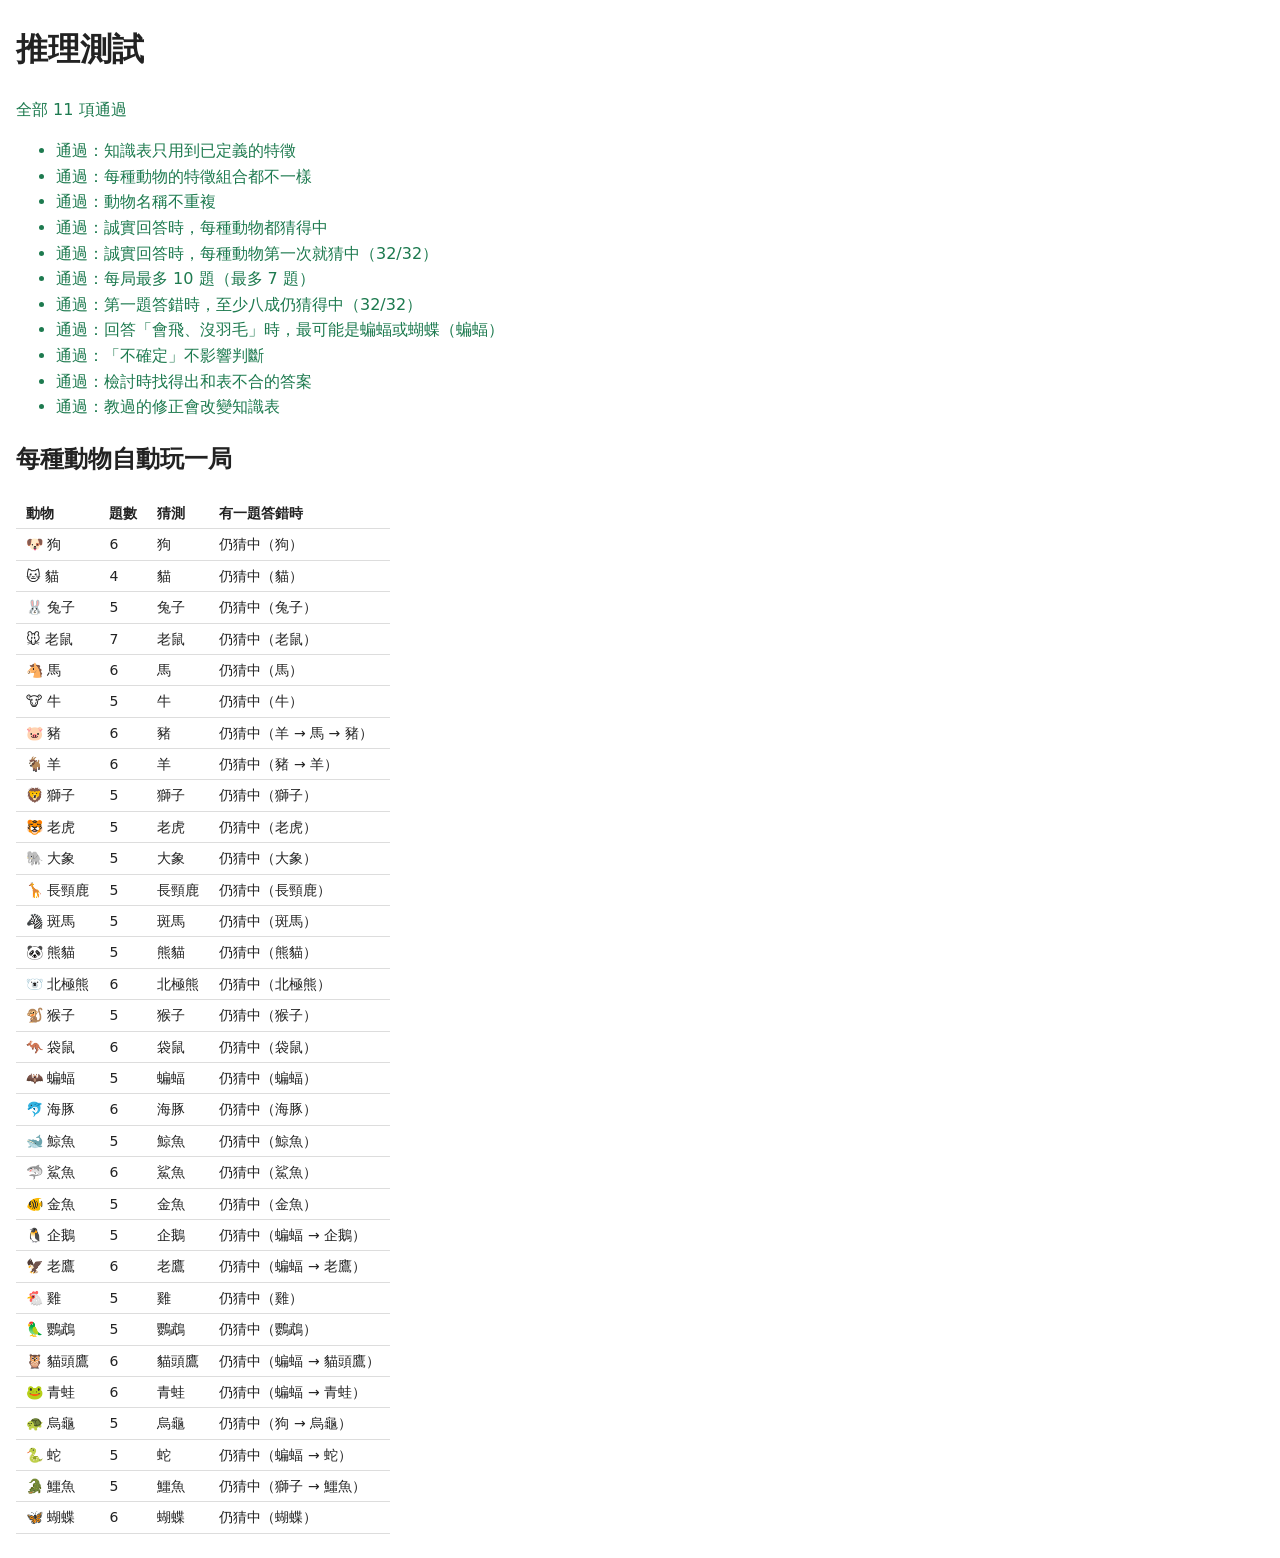
==== tests.html @ 11b86e3d "Add files via upload" ====
<!doctype html>
<html lang="zh-Hant">
<head>
  <meta charset="utf-8">
  <meta name="viewport" content="width=device-width, initial-scale=1">
  <title>推理測試</title>
  <style>
    body { font-family: system-ui, sans-serif; margin: 24px 16px; line-height: 1.6; background: #fff; color: #222; }
    .pass { color: #1d7a4f; } .fail { color: #b3261e; font-weight: 700; }
    table { border-collapse: collapse; font-size: 14px; } td, th { border-bottom: 1px solid #ddd; padding: 4px 10px; text-align: left; }
  </style>
</head>
<body>
  <h1>推理測試</h1>
  <p id="summary">執行中…</p>
  <ul id="checks"></ul>
  <h2>每種動物自動玩一局</h2>
  <table id="games"><thead><tr><th>動物</th><th>題數</th><th>猜測</th><th>有一題答錯時</th></tr></thead><tbody></tbody></table>
  <script type="module">
    import { ANIMALS, FEATURES } from "./data.js";
    import { buildKnowledge, autoplay, contradictions, posterior, MAX_QUESTIONS } from "./engine.js";

    const checks = [];
    const check = (name, ok, note = "") => checks.push({ name, ok, note });
    const kb = buildKnowledge(ANIMALS);
    const keys = new Set(FEATURES.map((f) => f.key));

    const unknown = ANIMALS.flatMap((a) => a.yes.filter((k) => !keys.has(k)).map((k) => `${a.name}:${k}`));
    check("知識表只用到已定義的特徵", !unknown.length, unknown.join("、"));

    const seen = {};
    const dupes = [];
    for (const a of ANIMALS) {
      const sig = [...a.yes].sort().join(",");
      if (seen[sig]) dupes.push(`${seen[sig]} = ${a.name}`);
      seen[sig] = a.name;
    }
    check("每種動物的特徵組合都不一樣", !dupes.length, dupes.join("、"));

    const names = new Set(ANIMALS.map((a) => a.name));
    check("動物名稱不重複", names.size === ANIMALS.length);

    const rows = [];
    let firstTry = 0, robust = 0, maxQ = 0;
    const misses = [];
    for (const a of ANIMALS) {
      const honest = autoplay(kb, FEATURES, a.name);
      if (!honest.found) misses.push(a.name);
      if (honest.found && honest.guesses.length === 1) firstTry += 1;
      maxQ = Math.max(maxQ, honest.questions);
      const lie = autoplay(kb, FEATURES, a.name, 0);
      if (lie.found) robust += 1;
      rows.push(`<tr><td>${a.emoji} ${a.name}</td><td>${honest.questions}</td><td>${honest.guesses.join(" → ")}</td><td>${lie.found ? "仍猜中" : "沒猜中"}（${lie.guesses.join(" → ")}）</td></tr>`);
    }
    check("誠實回答時，每種動物都猜得中", !misses.length, misses.join("、"));
    check("誠實回答時，每種動物第一次就猜中", firstTry === ANIMALS.length, `${firstTry}/${ANIMALS.length}`);
    check(`每局最多 ${MAX_QUESTIONS} 題`, maxQ <= MAX_QUESTIONS, `最多 ${maxQ} 題`);
    check("第一題答錯時，至少八成仍猜得中", robust >= ANIMALS.length * 0.8, `${robust}/${ANIMALS.length}`);

    const post = posterior(kb, [{ key: "fly", value: true }, { key: "feathers", value: false }]);
    check("回答「會飛、沒羽毛」時，最可能是蝙蝠或蝴蝶", ["蝙蝠", "蝴蝶"].includes(post[0].name), post[0].name);
    check("「不確定」不影響判斷", posterior(kb, [{ key: "fly", value: null }])[0].p === 1 / ANIMALS.length);
    const c = contradictions(kb, "企鵝", [{ key: "fly", value: true }, { key: "cold", value: true }, { key: "pet", value: null }]);
    check("檢討時找得出和表不合的答案", c.length === 1 && c[0].key === "fly");
    const taughtKb = buildKnowledge(ANIMALS, { 企鵝: { fly: true, cold: false } });
    check("教過的修正會改變知識表", taughtKb["企鵝"].has("fly") && !taughtKb["企鵝"].has("cold"));

    document.querySelector("#games tbody").innerHTML = rows.join("");
    document.getElementById("checks").innerHTML = checks
      .map((c) => `<li class="${c.ok ? "pass" : "fail"}">${c.ok ? "通過" : "失敗"}：${c.name}${c.note ? `（${c.note}）` : ""}</li>`).join("");
    const failed = checks.filter((c) => !c.ok).length;
    const summary = document.getElementById("summary");
    summary.textContent = failed ? `${failed} 項失敗，共 ${checks.length} 項` : `全部 ${checks.length} 項通過`;
    summary.className = failed ? "fail" : "pass";
    window.testResult = { failed, total: checks.length, maxQ, firstTry, robust };
  </script>
</body>
</html>
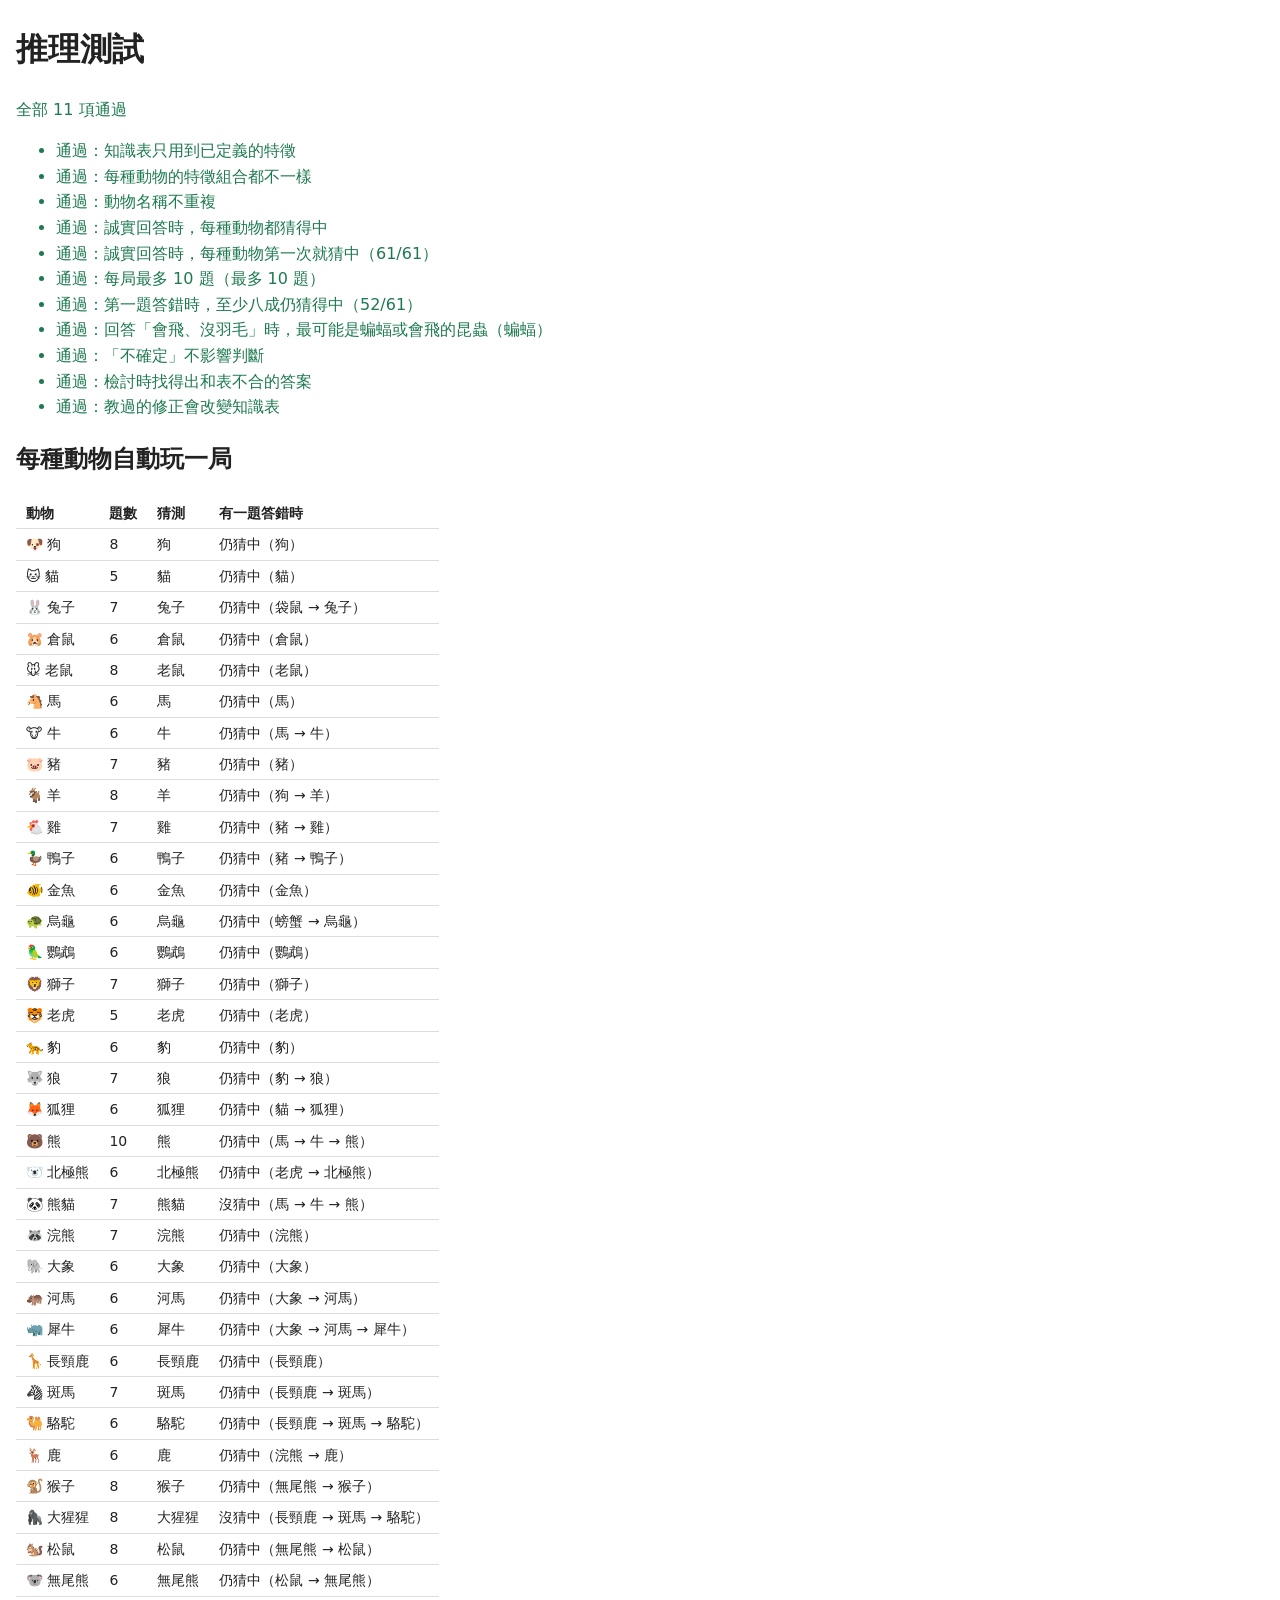
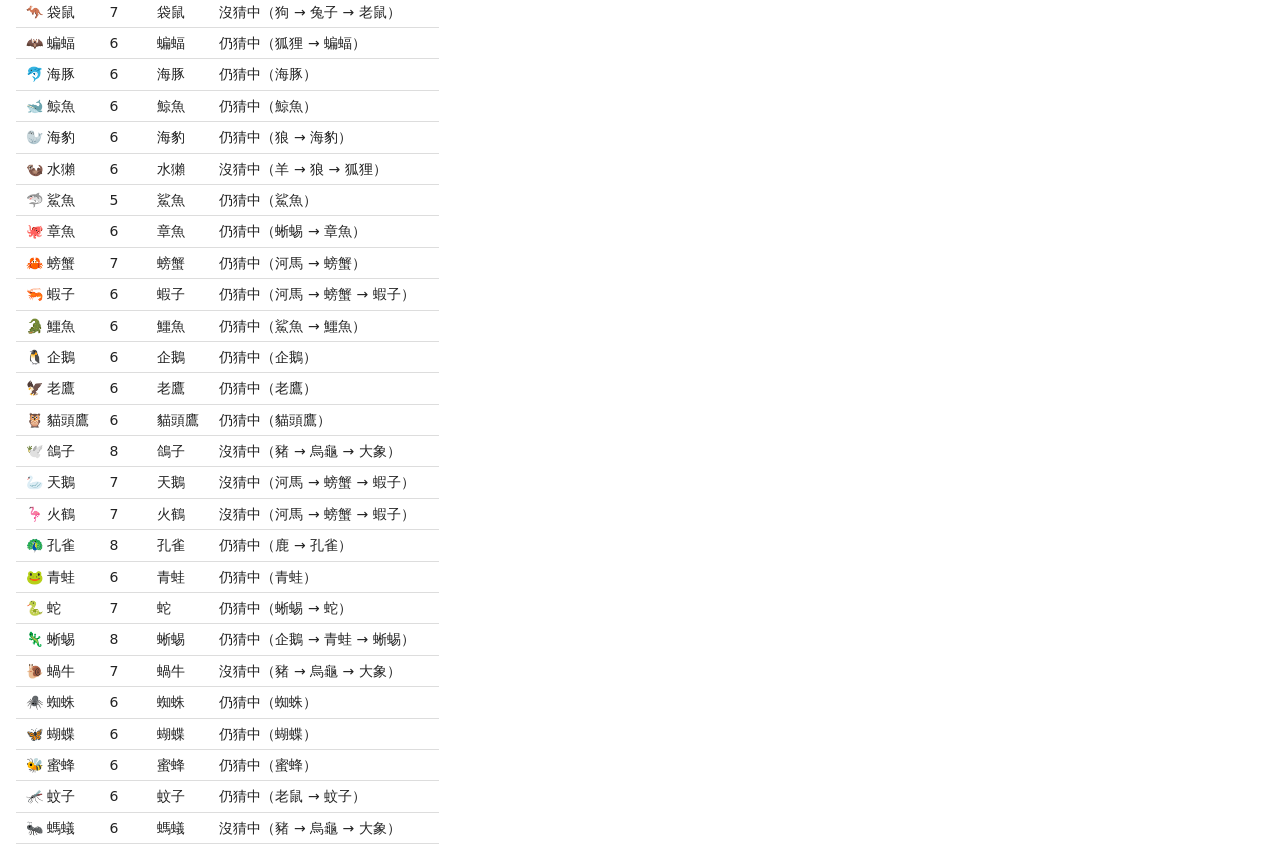
==== commit 30798f6e: "Add files via upload" ====
--- a/tests.html
+++ b/tests.html
@@ -58,7 +58,7 @@
     check("第一題答錯時，至少八成仍猜得中", robust >= ANIMALS.length * 0.8, `${robust}/${ANIMALS.length}`);
 
     const post = posterior(kb, [{ key: "fly", value: true }, { key: "feathers", value: false }]);
-    check("回答「會飛、沒羽毛」時，最可能是蝙蝠或蝴蝶", ["蝙蝠", "蝴蝶"].includes(post[0].name), post[0].name);
+    check("回答「會飛、沒羽毛」時，最可能是蝙蝠或會飛的昆蟲", ["蝙蝠", "蝴蝶", "蜜蜂", "蚊子"].includes(post[0].name), post[0].name);
     check("「不確定」不影響判斷", posterior(kb, [{ key: "fly", value: null }])[0].p === 1 / ANIMALS.length);
     const c = contradictions(kb, "企鵝", [{ key: "fly", value: true }, { key: "cold", value: true }, { key: "pet", value: null }]);
     check("檢討時找得出和表不合的答案", c.length === 1 && c[0].key === "fly");
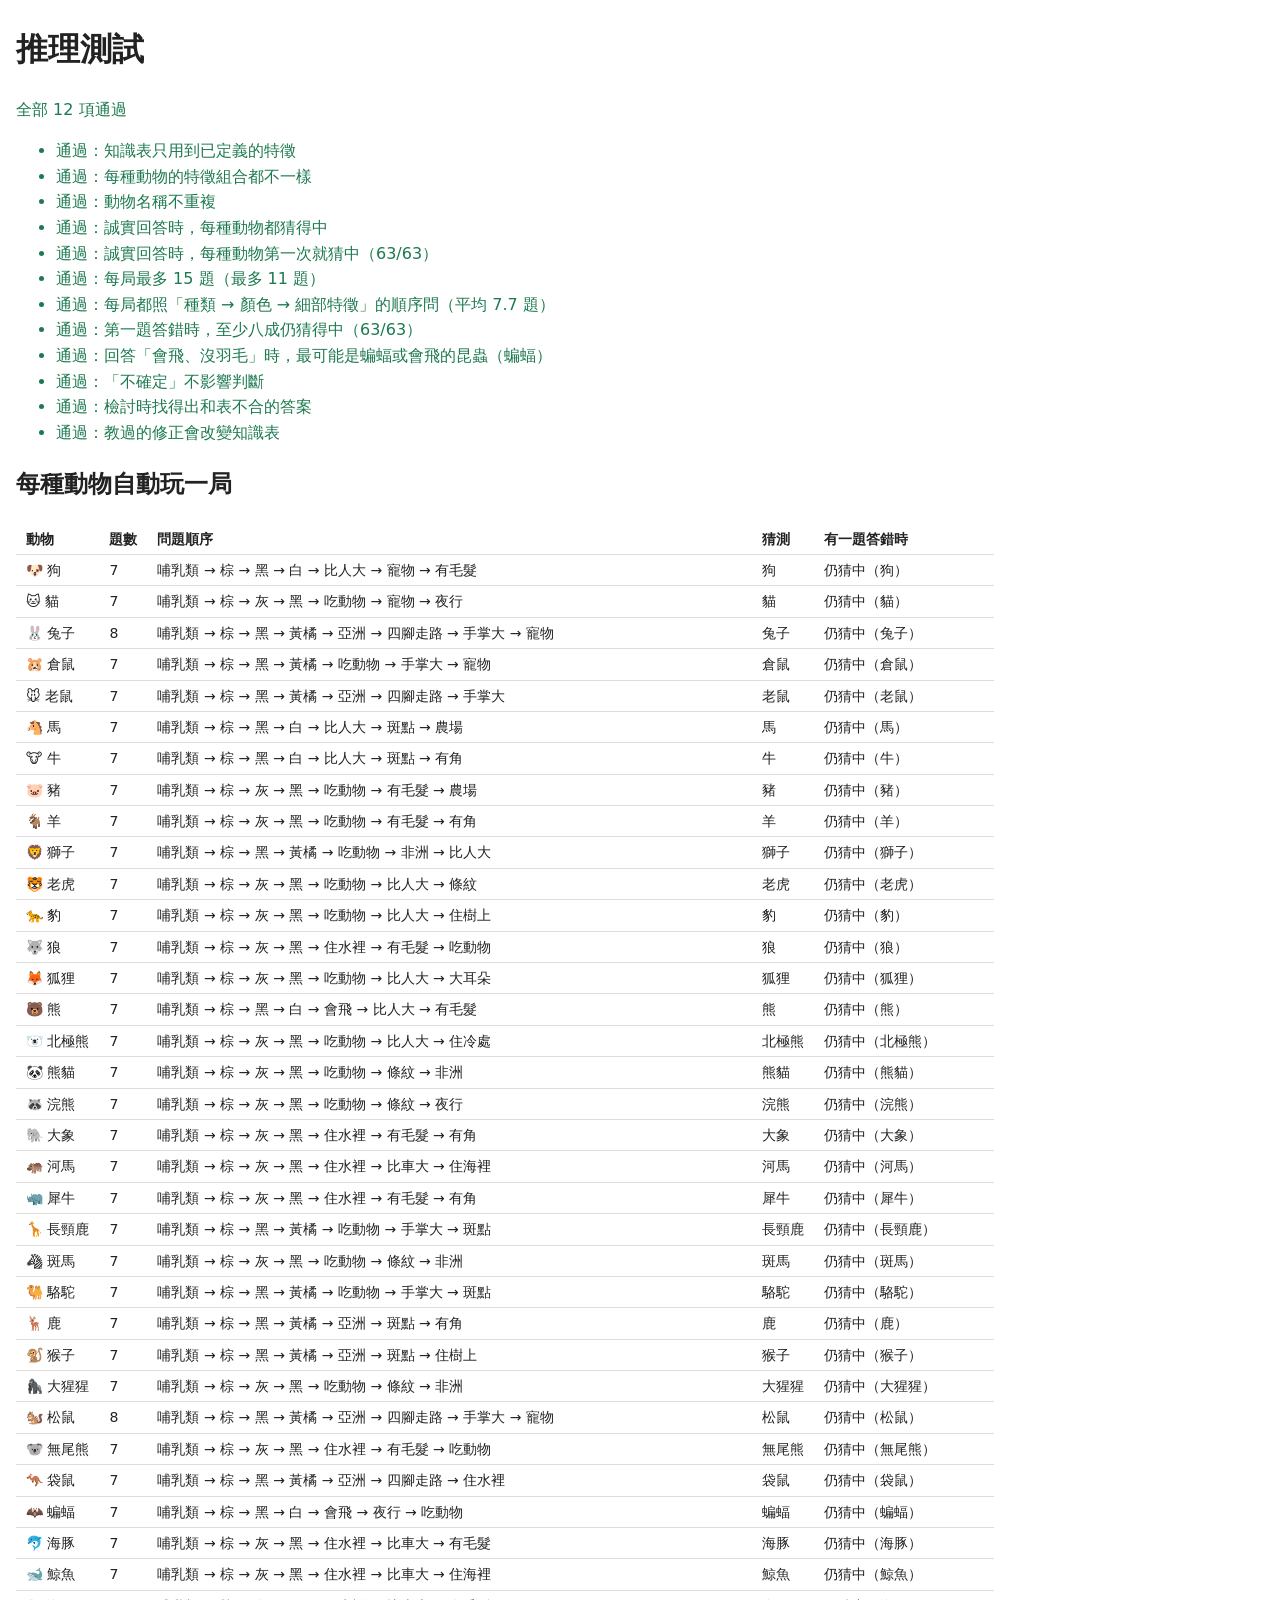
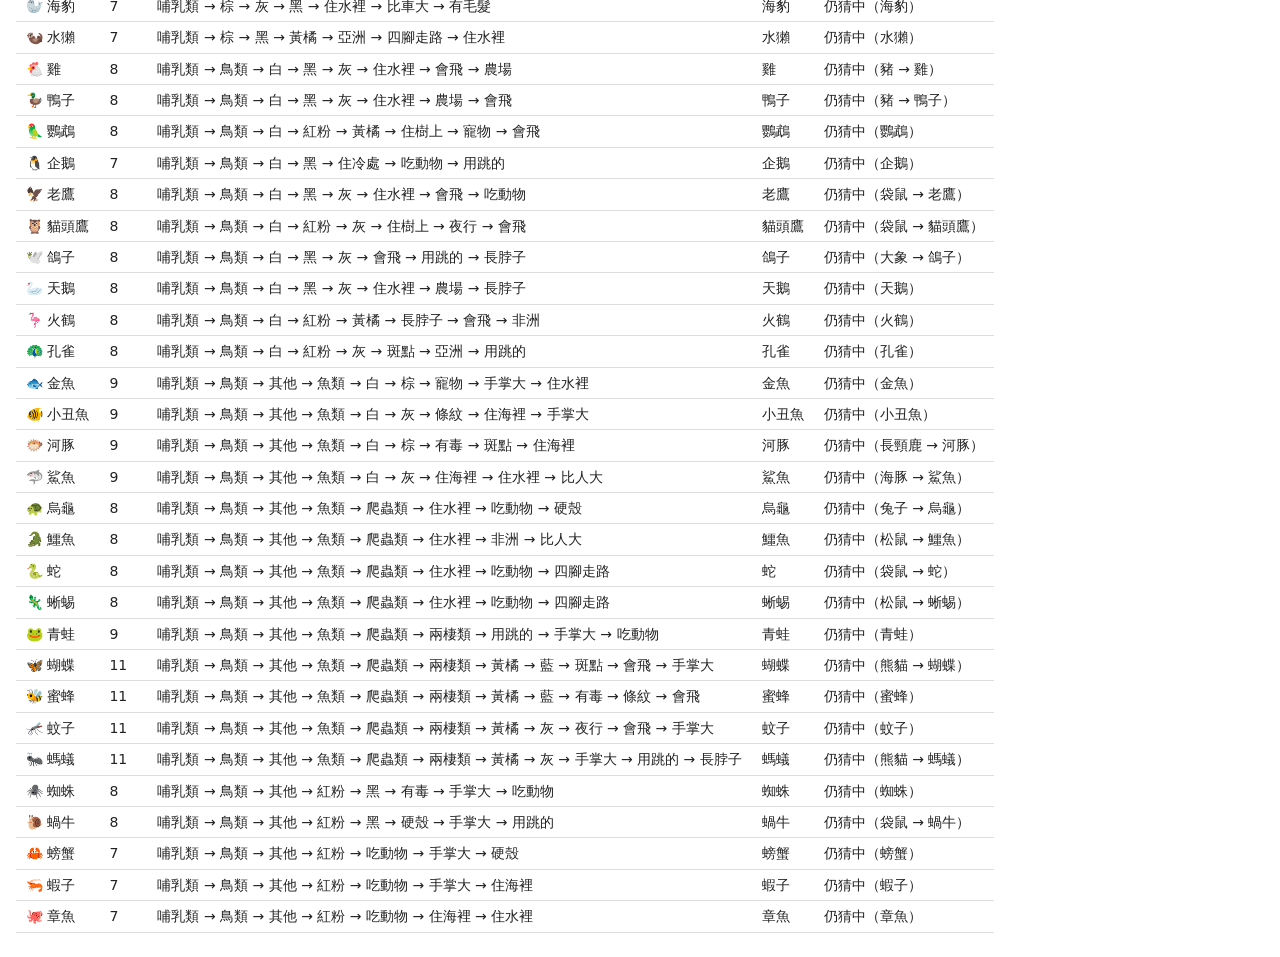
==== commit be26bdb6: "Add files via upload" ====
--- a/tests.html
+++ b/tests.html
@@ -15,23 +15,23 @@
   <p id="summary">執行中…</p>
   <ul id="checks"></ul>
   <h2>每種動物自動玩一局</h2>
-  <table id="games"><thead><tr><th>動物</th><th>題數</th><th>猜測</th><th>有一題答錯時</th></tr></thead><tbody></tbody></table>
+  <table id="games"><thead><tr><th>動物</th><th>題數</th><th>問題順序</th><th>猜測</th><th>有一題答錯時</th></tr></thead><tbody></tbody></table>
   <script type="module">
-    import { ANIMALS, FEATURES } from "./data.js";
-    import { buildKnowledge, autoplay, contradictions, posterior, MAX_QUESTIONS } from "./engine.js";
+    import { ANIMALS, FEATURES, STAGES } from "./data.js?v=8";
+    import { buildKnowledge, autoplay, contradictions, posterior, traitList, MAX_QUESTIONS } from "./engine.js?v=8";
 
     const checks = [];
     const check = (name, ok, note = "") => checks.push({ name, ok, note });
     const kb = buildKnowledge(ANIMALS);
     const keys = new Set(FEATURES.map((f) => f.key));
 
-    const unknown = ANIMALS.flatMap((a) => a.yes.filter((k) => !keys.has(k)).map((k) => `${a.name}:${k}`));
+    const unknown = ANIMALS.flatMap((a) => traitList(a).filter((k) => !keys.has(k)).map((k) => `${a.name}:${k}`));
     check("知識表只用到已定義的特徵", !unknown.length, unknown.join("、"));
 
     const seen = {};
     const dupes = [];
     for (const a of ANIMALS) {
-      const sig = [...a.yes].sort().join(",");
+      const sig = [...traitList(a)].sort().join(",");
       if (seen[sig]) dupes.push(`${seen[sig]} = ${a.name}`);
       seen[sig] = a.name;
     }
@@ -41,23 +41,26 @@
     check("動物名稱不重複", names.size === ANIMALS.length);
 
     const rows = [];
-    let firstTry = 0, robust = 0, maxQ = 0;
+    let firstTry = 0, robust = 0, maxQ = 0, orderOk = true, sumQ = 0;
     const misses = [];
     for (const a of ANIMALS) {
-      const honest = autoplay(kb, FEATURES, a.name);
+      const honest = autoplay(kb, FEATURES, a.name, null, STAGES);
       if (!honest.found) misses.push(a.name);
       if (honest.found && honest.guesses.length === 1) firstTry += 1;
-      maxQ = Math.max(maxQ, honest.questions);
-      const lie = autoplay(kb, FEATURES, a.name, 0);
+      maxQ = Math.max(maxQ, honest.questions); sumQ += honest.questions;
+      const st = honest.asked.map((q) => q.stage); if (st.some((v, i) => i && v < st[i - 1])) orderOk = false;
+      if (honest.asked[0]?.stage !== 1) orderOk = false;
+      const lie = autoplay(kb, FEATURES, a.name, 0, STAGES);
       if (lie.found) robust += 1;
-      rows.push(`<tr><td>${a.emoji} ${a.name}</td><td>${honest.questions}</td><td>${honest.guesses.join(" → ")}</td><td>${lie.found ? "仍猜中" : "沒猜中"}（${lie.guesses.join(" → ")}）</td></tr>`);
+      rows.push(`<tr><td>${a.emoji} ${a.name}</td><td>${honest.questions}</td><td>${honest.asked.map((q) => q.feature.label).join(" → ")}</td><td>${honest.guesses.join(" → ")}</td><td>${lie.found ? "仍猜中" : "沒猜中"}（${lie.guesses.join(" → ")}）</td></tr>`);
     }
     check("誠實回答時，每種動物都猜得中", !misses.length, misses.join("、"));
     check("誠實回答時，每種動物第一次就猜中", firstTry === ANIMALS.length, `${firstTry}/${ANIMALS.length}`);
     check(`每局最多 ${MAX_QUESTIONS} 題`, maxQ <= MAX_QUESTIONS, `最多 ${maxQ} 題`);
+    check("每局都照「種類 → 顏色 → 細部特徵」的順序問", orderOk, `平均 ${(sumQ / ANIMALS.length).toFixed(1)} 題`);
     check("第一題答錯時，至少八成仍猜得中", robust >= ANIMALS.length * 0.8, `${robust}/${ANIMALS.length}`);
 
-    const post = posterior(kb, [{ key: "fly", value: true }, { key: "feathers", value: false }]);
+    const post = posterior(kb, [{ key: "fly", value: true }, { key: "bird", value: false }]);
     check("回答「會飛、沒羽毛」時，最可能是蝙蝠或會飛的昆蟲", ["蝙蝠", "蝴蝶", "蜜蜂", "蚊子"].includes(post[0].name), post[0].name);
     check("「不確定」不影響判斷", posterior(kb, [{ key: "fly", value: null }])[0].p === 1 / ANIMALS.length);
     const c = contradictions(kb, "企鵝", [{ key: "fly", value: true }, { key: "cold", value: true }, { key: "pet", value: null }]);
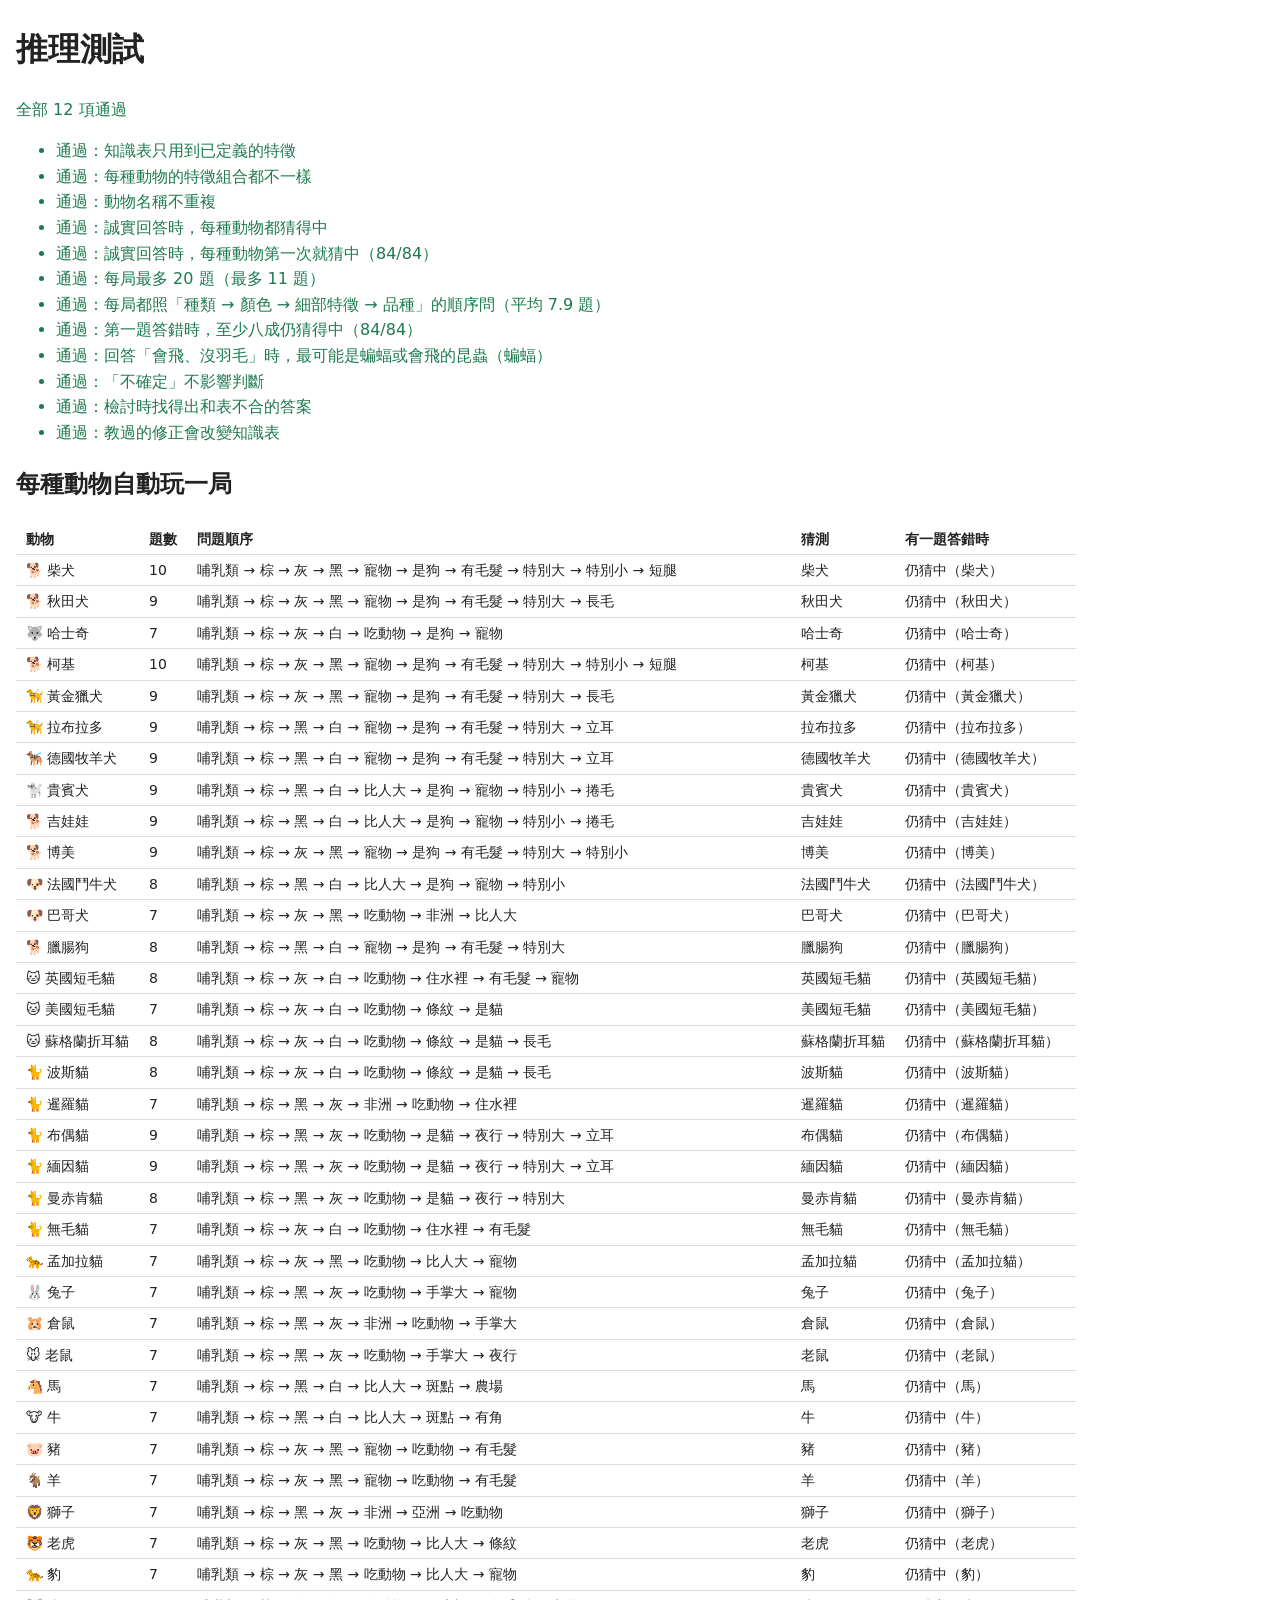
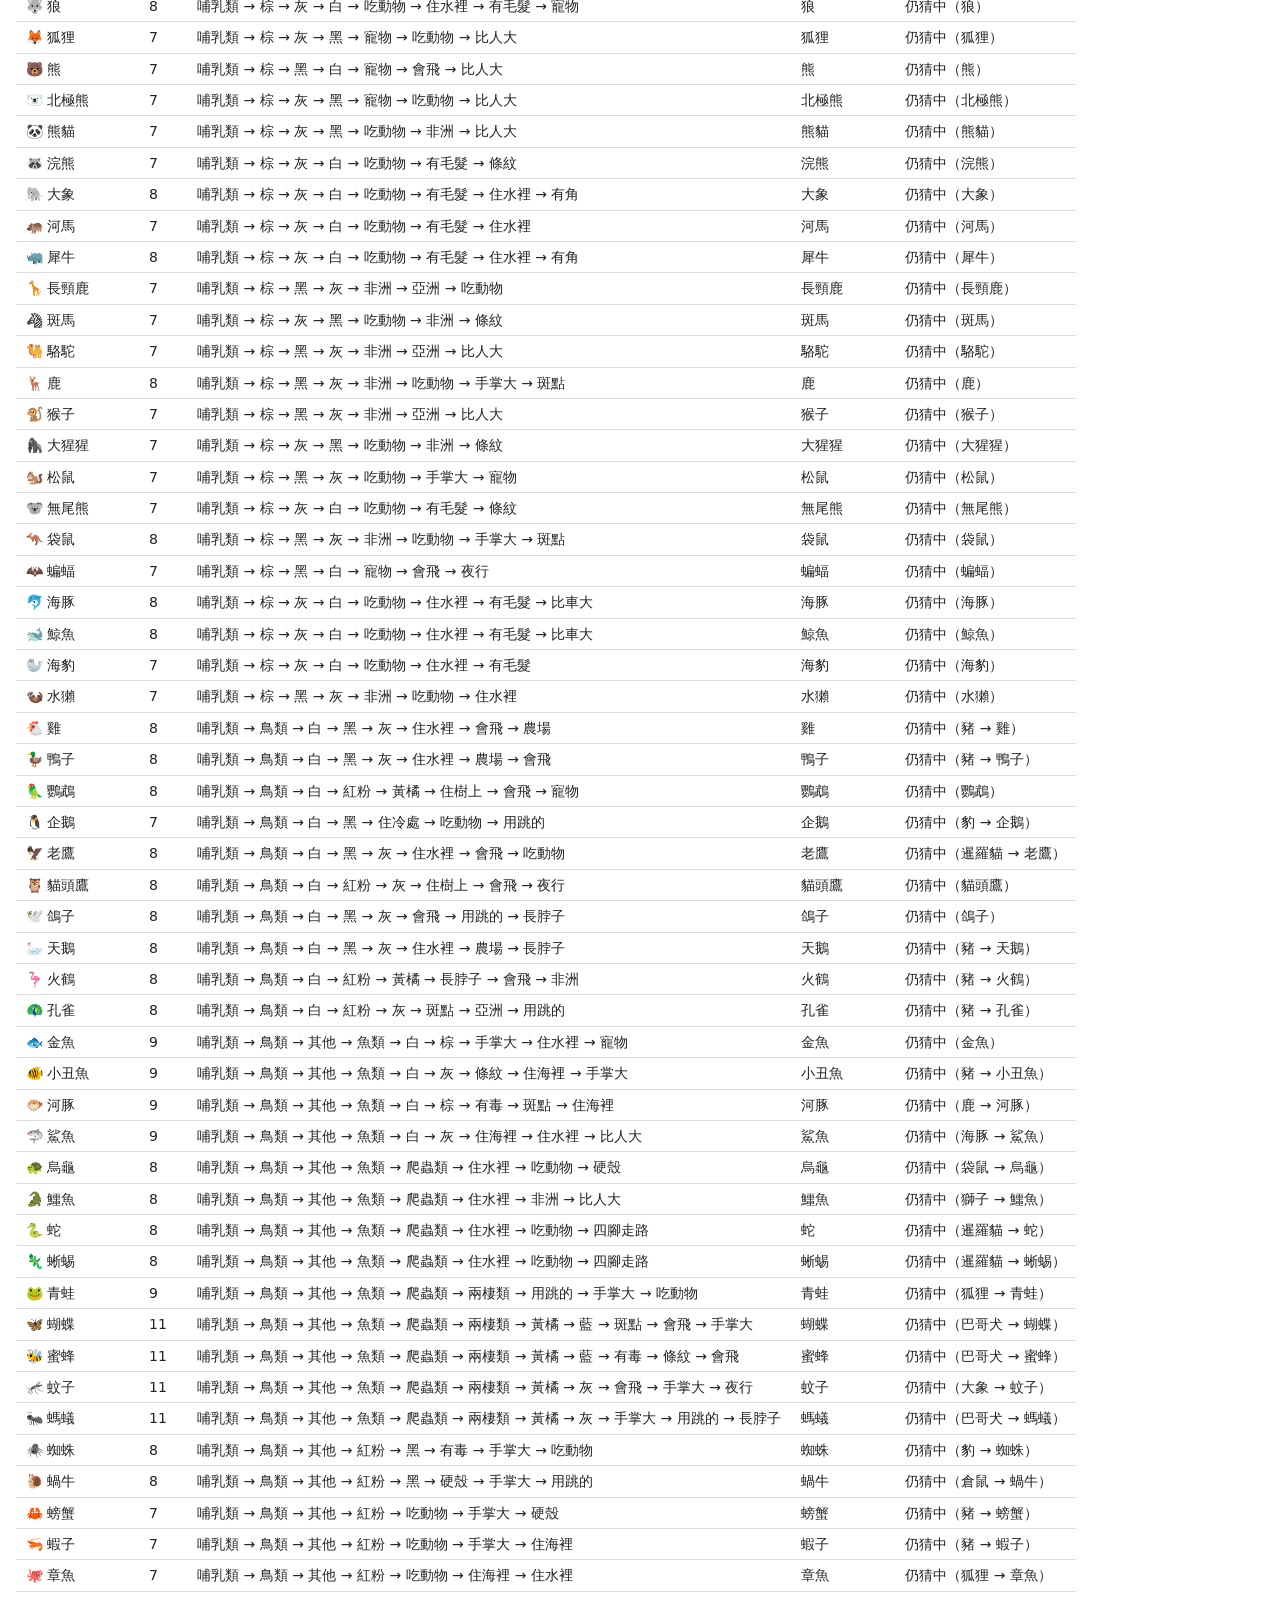
==== commit 8bdb18c9: "Add files via upload" ====
--- a/tests.html
+++ b/tests.html
@@ -17,8 +17,8 @@
   <h2>每種動物自動玩一局</h2>
   <table id="games"><thead><tr><th>動物</th><th>題數</th><th>問題順序</th><th>猜測</th><th>有一題答錯時</th></tr></thead><tbody></tbody></table>
   <script type="module">
-    import { ANIMALS, FEATURES, STAGES } from "./data.js?v=8";
-    import { buildKnowledge, autoplay, contradictions, posterior, traitList, MAX_QUESTIONS } from "./engine.js?v=8";
+    import { ANIMALS, FEATURES, STAGES } from "./data.js?v=10";
+    import { buildKnowledge, autoplay, contradictions, posterior, traitList, MAX_QUESTIONS } from "./engine.js?v=10";
 
     const checks = [];
     const check = (name, ok, note = "") => checks.push({ name, ok, note });
@@ -57,7 +57,7 @@
     check("誠實回答時，每種動物都猜得中", !misses.length, misses.join("、"));
     check("誠實回答時，每種動物第一次就猜中", firstTry === ANIMALS.length, `${firstTry}/${ANIMALS.length}`);
     check(`每局最多 ${MAX_QUESTIONS} 題`, maxQ <= MAX_QUESTIONS, `最多 ${maxQ} 題`);
-    check("每局都照「種類 → 顏色 → 細部特徵」的順序問", orderOk, `平均 ${(sumQ / ANIMALS.length).toFixed(1)} 題`);
+    check("每局都照「種類 → 顏色 → 細部特徵 → 品種」的順序問", orderOk, `平均 ${(sumQ / ANIMALS.length).toFixed(1)} 題`);
     check("第一題答錯時，至少八成仍猜得中", robust >= ANIMALS.length * 0.8, `${robust}/${ANIMALS.length}`);
 
     const post = posterior(kb, [{ key: "fly", value: true }, { key: "bird", value: false }]);
